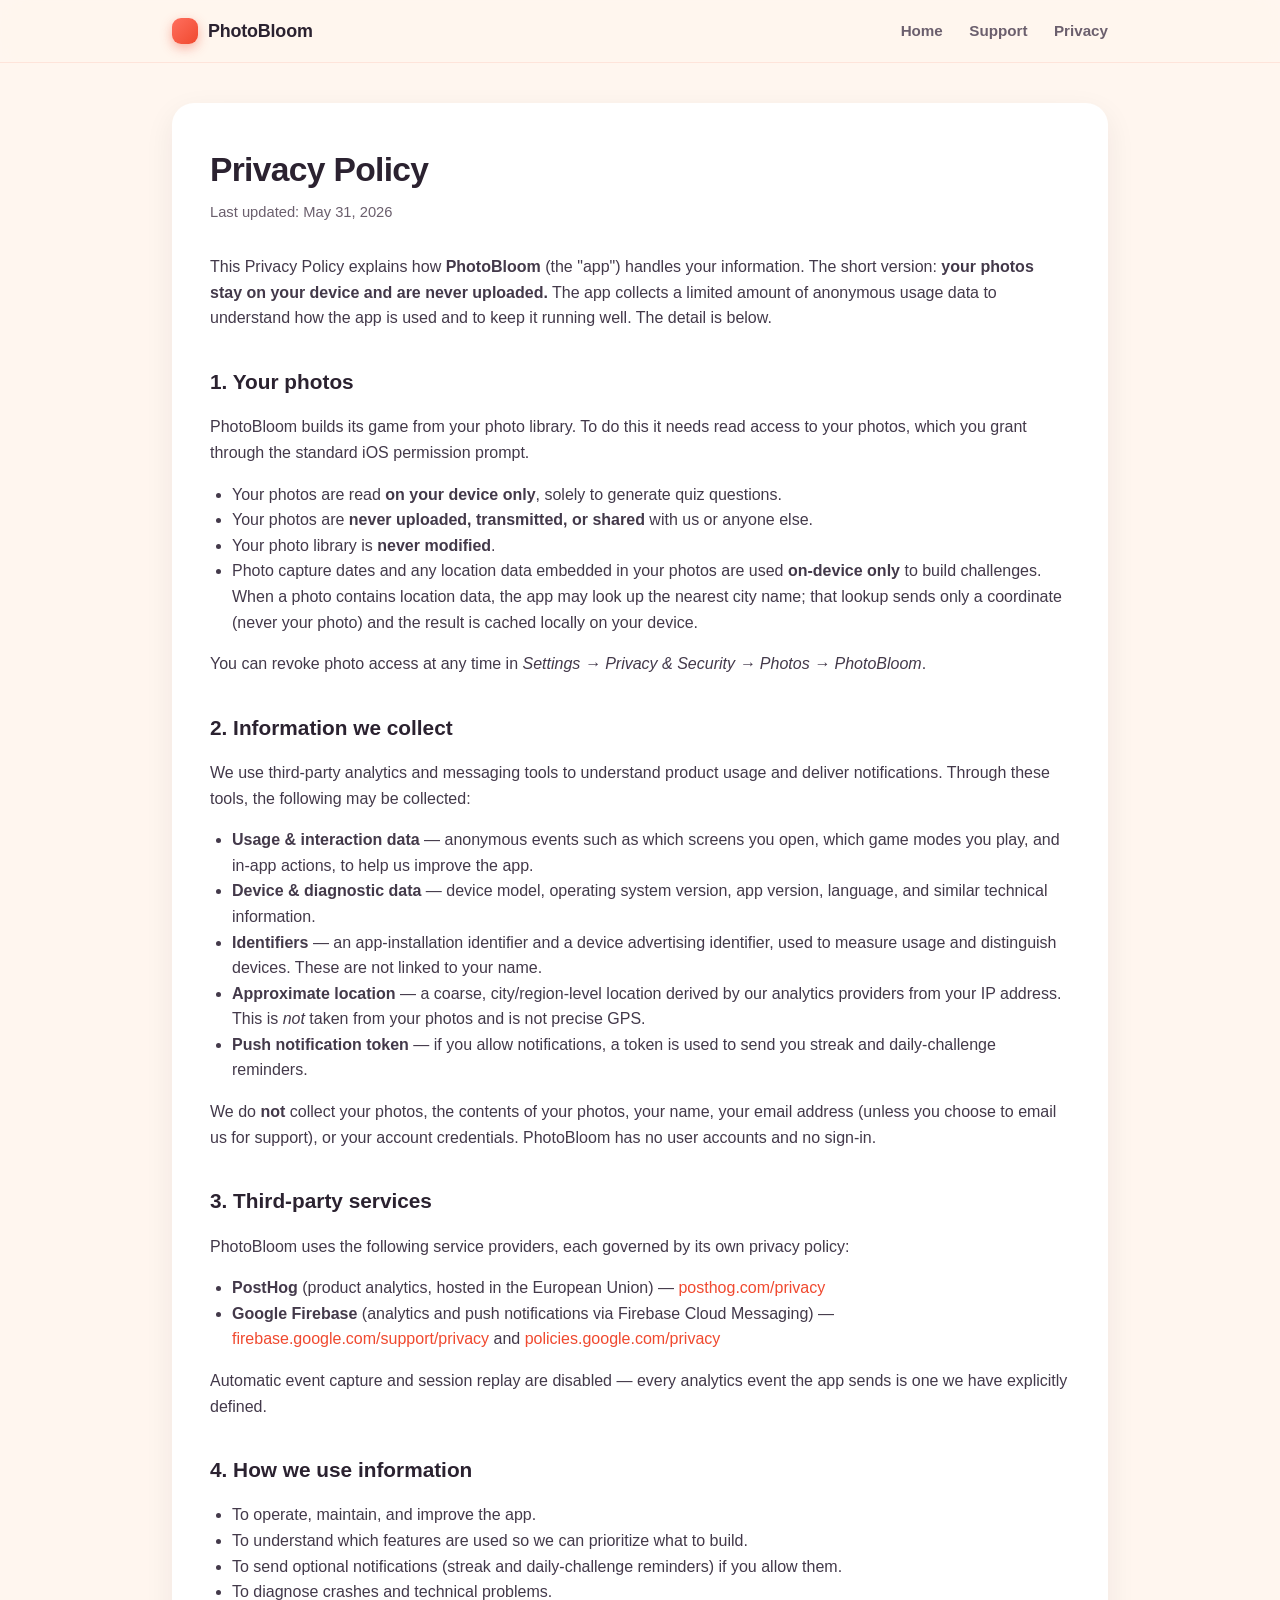
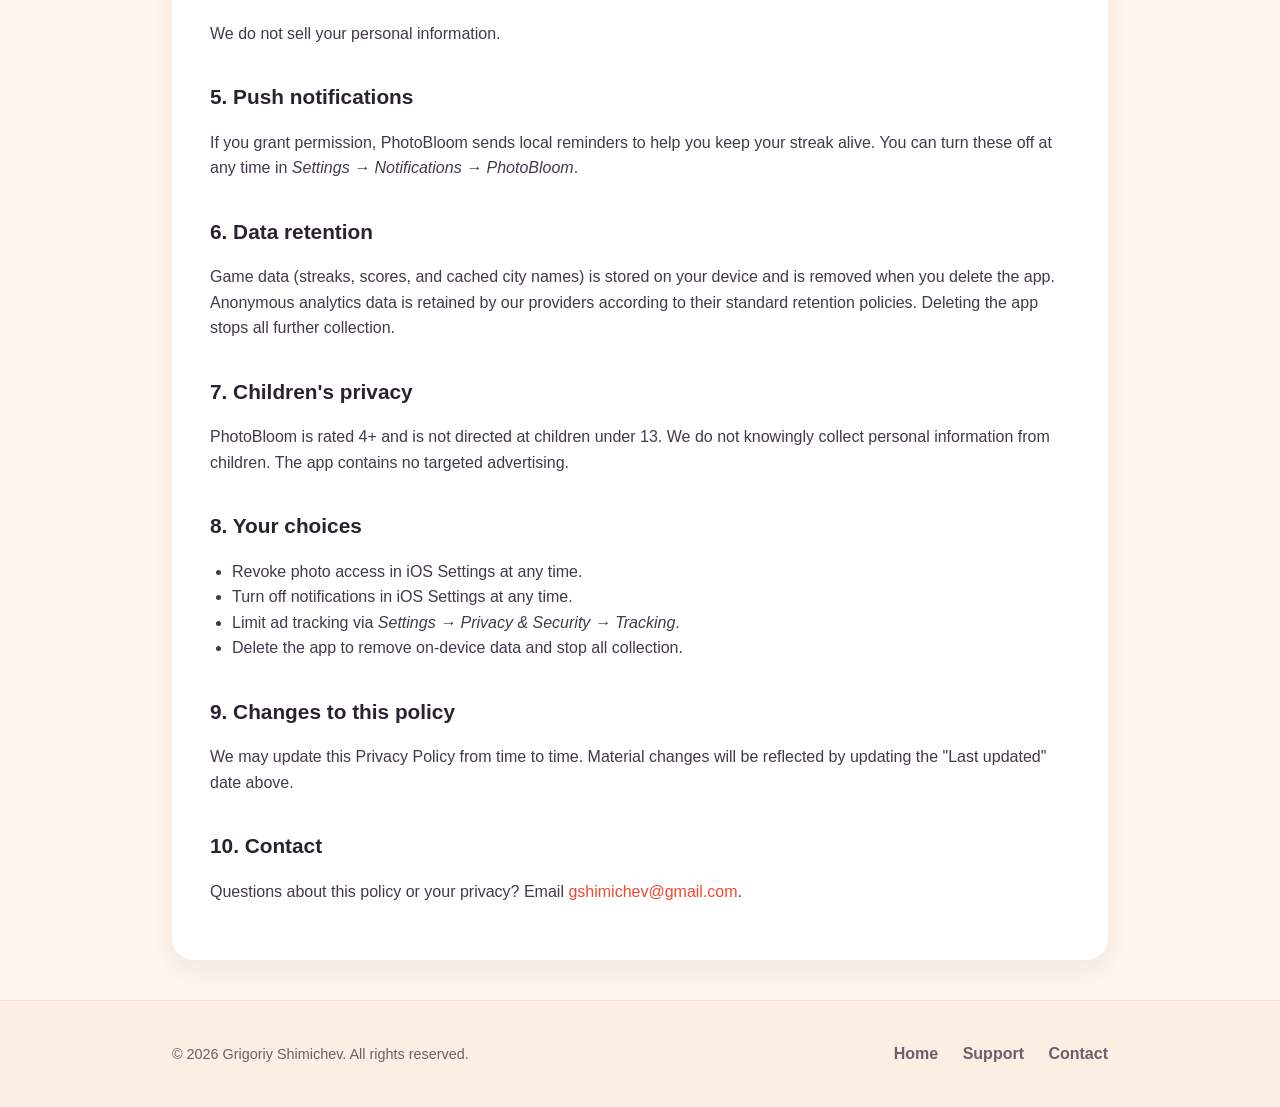
==== privacy.html @ 3adc89f5 "PhotoBloom website: landing, support, privacy" ====
<!DOCTYPE html>
<html lang="en">
<head>
  <meta charset="UTF-8" />
  <meta name="viewport" content="width=device-width, initial-scale=1.0" />
  <title>PhotoBloom — Privacy Policy</title>
  <meta name="description" content="PhotoBloom's privacy policy. Your photos stay on your device and are never uploaded." />
  <link rel="stylesheet" href="assets/style.css" />
</head>
<body>
  <header class="nav">
    <div class="wrap">
      <div class="brand"><a href="index.html" style="color:inherit;text-decoration:none;display:flex;align-items:center;gap:10px;"><span class="dot"></span> PhotoBloom</a></div>
      <nav>
        <a href="index.html">Home</a>
        <a href="support.html">Support</a>
        <a href="privacy.html">Privacy</a>
      </nav>
    </div>
  </header>

  <div class="wrap">
    <div class="doc">
      <h1>Privacy Policy</h1>
      <p class="meta">Last updated: May 31, 2026</p>

      <p>This Privacy Policy explains how <strong>PhotoBloom</strong> (the "app") handles your information. The short version: <strong>your photos stay on your device and are never uploaded.</strong> The app collects a limited amount of anonymous usage data to understand how the app is used and to keep it running well. The detail is below.</p>

      <h2>1. Your photos</h2>
      <p>PhotoBloom builds its game from your photo library. To do this it needs read access to your photos, which you grant through the standard iOS permission prompt.</p>
      <ul>
        <li>Your photos are read <strong>on your device only</strong>, solely to generate quiz questions.</li>
        <li>Your photos are <strong>never uploaded, transmitted, or shared</strong> with us or anyone else.</li>
        <li>Your photo library is <strong>never modified</strong>.</li>
        <li>Photo capture dates and any location data embedded in your photos are used <strong>on-device only</strong> to build challenges. When a photo contains location data, the app may look up the nearest city name; that lookup sends only a coordinate (never your photo) and the result is cached locally on your device.</li>
      </ul>
      <p>You can revoke photo access at any time in <em>Settings → Privacy &amp; Security → Photos → PhotoBloom</em>.</p>

      <h2>2. Information we collect</h2>
      <p>We use third-party analytics and messaging tools to understand product usage and deliver notifications. Through these tools, the following may be collected:</p>
      <ul>
        <li><strong>Usage &amp; interaction data</strong> — anonymous events such as which screens you open, which game modes you play, and in-app actions, to help us improve the app.</li>
        <li><strong>Device &amp; diagnostic data</strong> — device model, operating system version, app version, language, and similar technical information.</li>
        <li><strong>Identifiers</strong> — an app-installation identifier and a device advertising identifier, used to measure usage and distinguish devices. These are not linked to your name.</li>
        <li><strong>Approximate location</strong> — a coarse, city/region-level location derived by our analytics providers from your IP address. This is <em>not</em> taken from your photos and is not precise GPS.</li>
        <li><strong>Push notification token</strong> — if you allow notifications, a token is used to send you streak and daily-challenge reminders.</li>
      </ul>
      <p>We do <strong>not</strong> collect your photos, the contents of your photos, your name, your email address (unless you choose to email us for support), or your account credentials. PhotoBloom has no user accounts and no sign-in.</p>

      <h2>3. Third-party services</h2>
      <p>PhotoBloom uses the following service providers, each governed by its own privacy policy:</p>
      <ul>
        <li><strong>PostHog</strong> (product analytics, hosted in the European Union) — <a href="https://posthog.com/privacy" target="_blank" rel="noopener">posthog.com/privacy</a></li>
        <li><strong>Google Firebase</strong> (analytics and push notifications via Firebase Cloud Messaging) — <a href="https://firebase.google.com/support/privacy" target="_blank" rel="noopener">firebase.google.com/support/privacy</a> and <a href="https://policies.google.com/privacy" target="_blank" rel="noopener">policies.google.com/privacy</a></li>
      </ul>
      <p>Automatic event capture and session replay are disabled — every analytics event the app sends is one we have explicitly defined.</p>

      <h2>4. How we use information</h2>
      <ul>
        <li>To operate, maintain, and improve the app.</li>
        <li>To understand which features are used so we can prioritize what to build.</li>
        <li>To send optional notifications (streak and daily-challenge reminders) if you allow them.</li>
        <li>To diagnose crashes and technical problems.</li>
      </ul>
      <p>We do not sell your personal information.</p>

      <h2>5. Push notifications</h2>
      <p>If you grant permission, PhotoBloom sends local reminders to help you keep your streak alive. You can turn these off at any time in <em>Settings → Notifications → PhotoBloom</em>.</p>

      <h2>6. Data retention</h2>
      <p>Game data (streaks, scores, and cached city names) is stored on your device and is removed when you delete the app. Anonymous analytics data is retained by our providers according to their standard retention policies. Deleting the app stops all further collection.</p>

      <h2>7. Children's privacy</h2>
      <p>PhotoBloom is rated 4+ and is not directed at children under 13. We do not knowingly collect personal information from children. The app contains no targeted advertising.</p>

      <h2>8. Your choices</h2>
      <ul>
        <li>Revoke photo access in iOS Settings at any time.</li>
        <li>Turn off notifications in iOS Settings at any time.</li>
        <li>Limit ad tracking via <em>Settings → Privacy &amp; Security → Tracking</em>.</li>
        <li>Delete the app to remove on-device data and stop all collection.</li>
      </ul>

      <h2>9. Changes to this policy</h2>
      <p>We may update this Privacy Policy from time to time. Material changes will be reflected by updating the "Last updated" date above.</p>

      <h2>10. Contact</h2>
      <p>Questions about this policy or your privacy? Email <a href="mailto:gshimichev@gmail.com?subject=PhotoBloom%20Privacy">gshimichev@gmail.com</a>.</p>
    </div>
  </div>

  <footer>
    <div class="wrap">
      <div class="copy">© 2026 Grigoriy Shimichev. All rights reserved.</div>
      <div class="links">
        <a href="index.html">Home</a>
        <a href="support.html">Support</a>
        <a href="mailto:gshimichev@gmail.com">Contact</a>
      </div>
    </div>
  </footer>
</body>
</html>
---- assets/style.css ----
:root {
  --peach: #ffd9c0;
  --coral: #ff6f5e;
  --coral-deep: #f0492f;
  --ink: #2b2230;
  --ink-soft: #6b5f6d;
  --card: #ffffff;
  --bg: #fff6ef;
  --radius: 22px;
  --shadow: 0 18px 50px rgba(240, 73, 47, 0.18);
}

* { box-sizing: border-box; }

html { scroll-behavior: smooth; }

body {
  margin: 0;
  font-family: -apple-system, BlinkMacSystemFont, "SF Pro Text", "Segoe UI", Roboto, Helvetica, Arial, sans-serif;
  color: var(--ink);
  background: var(--bg);
  line-height: 1.6;
  -webkit-font-smoothing: antialiased;
}

a { color: var(--coral-deep); text-decoration: none; }
a:hover { text-decoration: underline; }

.wrap { max-width: 980px; margin: 0 auto; padding: 0 22px; }

/* ---------- Top nav ---------- */
.nav {
  position: sticky; top: 0; z-index: 10;
  background: rgba(255, 246, 239, 0.86);
  backdrop-filter: saturate(180%) blur(14px);
  border-bottom: 1px solid rgba(240, 73, 47, 0.10);
}
.nav .wrap { display: flex; align-items: center; justify-content: space-between; height: 62px; }
.brand { display: flex; align-items: center; gap: 10px; font-weight: 800; font-size: 1.12rem; letter-spacing: -0.01em; }
.brand .dot { width: 26px; height: 26px; border-radius: 9px; background: linear-gradient(135deg, var(--coral), var(--coral-deep)); display: inline-block; box-shadow: 0 4px 12px rgba(240,73,47,0.4); }
.nav nav a { color: var(--ink-soft); font-weight: 600; margin-left: 22px; font-size: 0.95rem; }
.nav nav a:hover { color: var(--coral-deep); text-decoration: none; }

/* ---------- Hero ---------- */
.hero {
  background: linear-gradient(160deg, var(--peach) 0%, #ffb59c 55%, var(--coral) 130%);
  padding: 70px 0 80px;
  text-align: center;
}
.hero h1 { font-size: clamp(2.4rem, 6vw, 3.6rem); margin: 0 0 12px; letter-spacing: -0.03em; font-weight: 850; }
.hero .tag { font-size: clamp(1.1rem, 3vw, 1.5rem); font-weight: 700; margin: 0 0 10px; color: var(--coral-deep); }
.hero p.sub { max-width: 560px; margin: 0 auto 26px; font-size: 1.08rem; color: #5b3a32; }
.badge {
  display: inline-flex; align-items: center; gap: 8px;
  background: var(--ink); color: #fff; font-weight: 700;
  padding: 13px 24px; border-radius: 14px; font-size: 1rem;
  box-shadow: 0 10px 26px rgba(43,34,48,0.32);
}
.badge.soft { background: rgba(255,255,255,0.55); color: var(--ink); box-shadow: none; }
.hero-shots { display: flex; justify-content: center; gap: 18px; margin-top: 48px; flex-wrap: wrap; }
.hero-shots img { width: 210px; max-width: 42vw; border-radius: 26px; box-shadow: var(--shadow); }
.hero-shots img:nth-child(2) { margin-top: -22px; }

/* ---------- Sections ---------- */
section { padding: 64px 0; }
section h2 { font-size: clamp(1.6rem, 4vw, 2.2rem); text-align: center; margin: 0 0 8px; letter-spacing: -0.02em; }
section .lead { text-align: center; color: var(--ink-soft); max-width: 600px; margin: 0 auto 42px; }

.cards { display: grid; grid-template-columns: repeat(3, 1fr); gap: 20px; }
.card {
  background: var(--card); border-radius: var(--radius); padding: 26px 22px;
  box-shadow: 0 10px 30px rgba(43,34,48,0.07);
  border: 1px solid rgba(240,73,47,0.06);
}
.card .ico { font-size: 2rem; margin-bottom: 10px; }
.card h3 { margin: 0 0 6px; font-size: 1.18rem; }
.card p { margin: 0; color: var(--ink-soft); font-size: 0.97rem; }

.feature-row { display: flex; align-items: center; gap: 48px; padding: 30px 0; }
.feature-row.rev { flex-direction: row-reverse; }
.feature-row img { width: 250px; max-width: 40vw; border-radius: 26px; box-shadow: var(--shadow); }
.feature-row .txt { flex: 1; }
.feature-row h3 { font-size: 1.5rem; margin: 0 0 10px; letter-spacing: -0.01em; }
.feature-row p { color: var(--ink-soft); margin: 0; font-size: 1.05rem; }

.privacy-band { background: var(--ink); color: #fff; border-radius: var(--radius); padding: 48px 36px; text-align: center; }
.privacy-band h2 { color: #fff; }
.privacy-band p { color: #d9cfe0; max-width: 620px; margin: 0 auto; font-size: 1.08rem; }
.privacy-band .lock { font-size: 2.6rem; margin-bottom: 8px; }

/* ---------- Support / Legal pages ---------- */
.doc { background: var(--card); border-radius: var(--radius); padding: 40px 38px; box-shadow: 0 10px 30px rgba(43,34,48,0.07); margin: 40px 0; }
.doc h1 { font-size: 2.1rem; letter-spacing: -0.02em; margin: 0 0 4px; }
.doc .meta { color: var(--ink-soft); font-size: 0.92rem; margin: 0 0 30px; }
.doc h2 { font-size: 1.3rem; margin: 34px 0 8px; }
.doc h3 { font-size: 1.08rem; margin: 24px 0 4px; }
.doc p, .doc li { color: #43394a; }
.doc ul { padding-left: 22px; }
.contact-box {
  background: linear-gradient(135deg, var(--peach), #ffc4ac);
  border-radius: 18px; padding: 24px 26px; margin: 8px 0 30px;
  display: flex; align-items: center; gap: 16px; flex-wrap: wrap;
}
.contact-box .em { font-size: 1.9rem; }
.contact-box a { font-weight: 800; font-size: 1.15rem; }

/* ---------- Footer ---------- */
footer { background: #fdeee4; padding: 40px 0; margin-top: 40px; border-top: 1px solid rgba(240,73,47,0.10); }
footer .wrap { display: flex; justify-content: space-between; align-items: center; flex-wrap: wrap; gap: 14px; }
footer .links a { margin-left: 20px; color: var(--ink-soft); font-weight: 600; }
footer .copy { color: var(--ink-soft); font-size: 0.9rem; }

@media (max-width: 720px) {
  .cards { grid-template-columns: 1fr; }
  .feature-row, .feature-row.rev { flex-direction: column; text-align: center; gap: 22px; }
  .nav nav a { margin-left: 14px; }
  footer .wrap { flex-direction: column; text-align: center; }
  footer .links a { margin: 0 10px; }
}
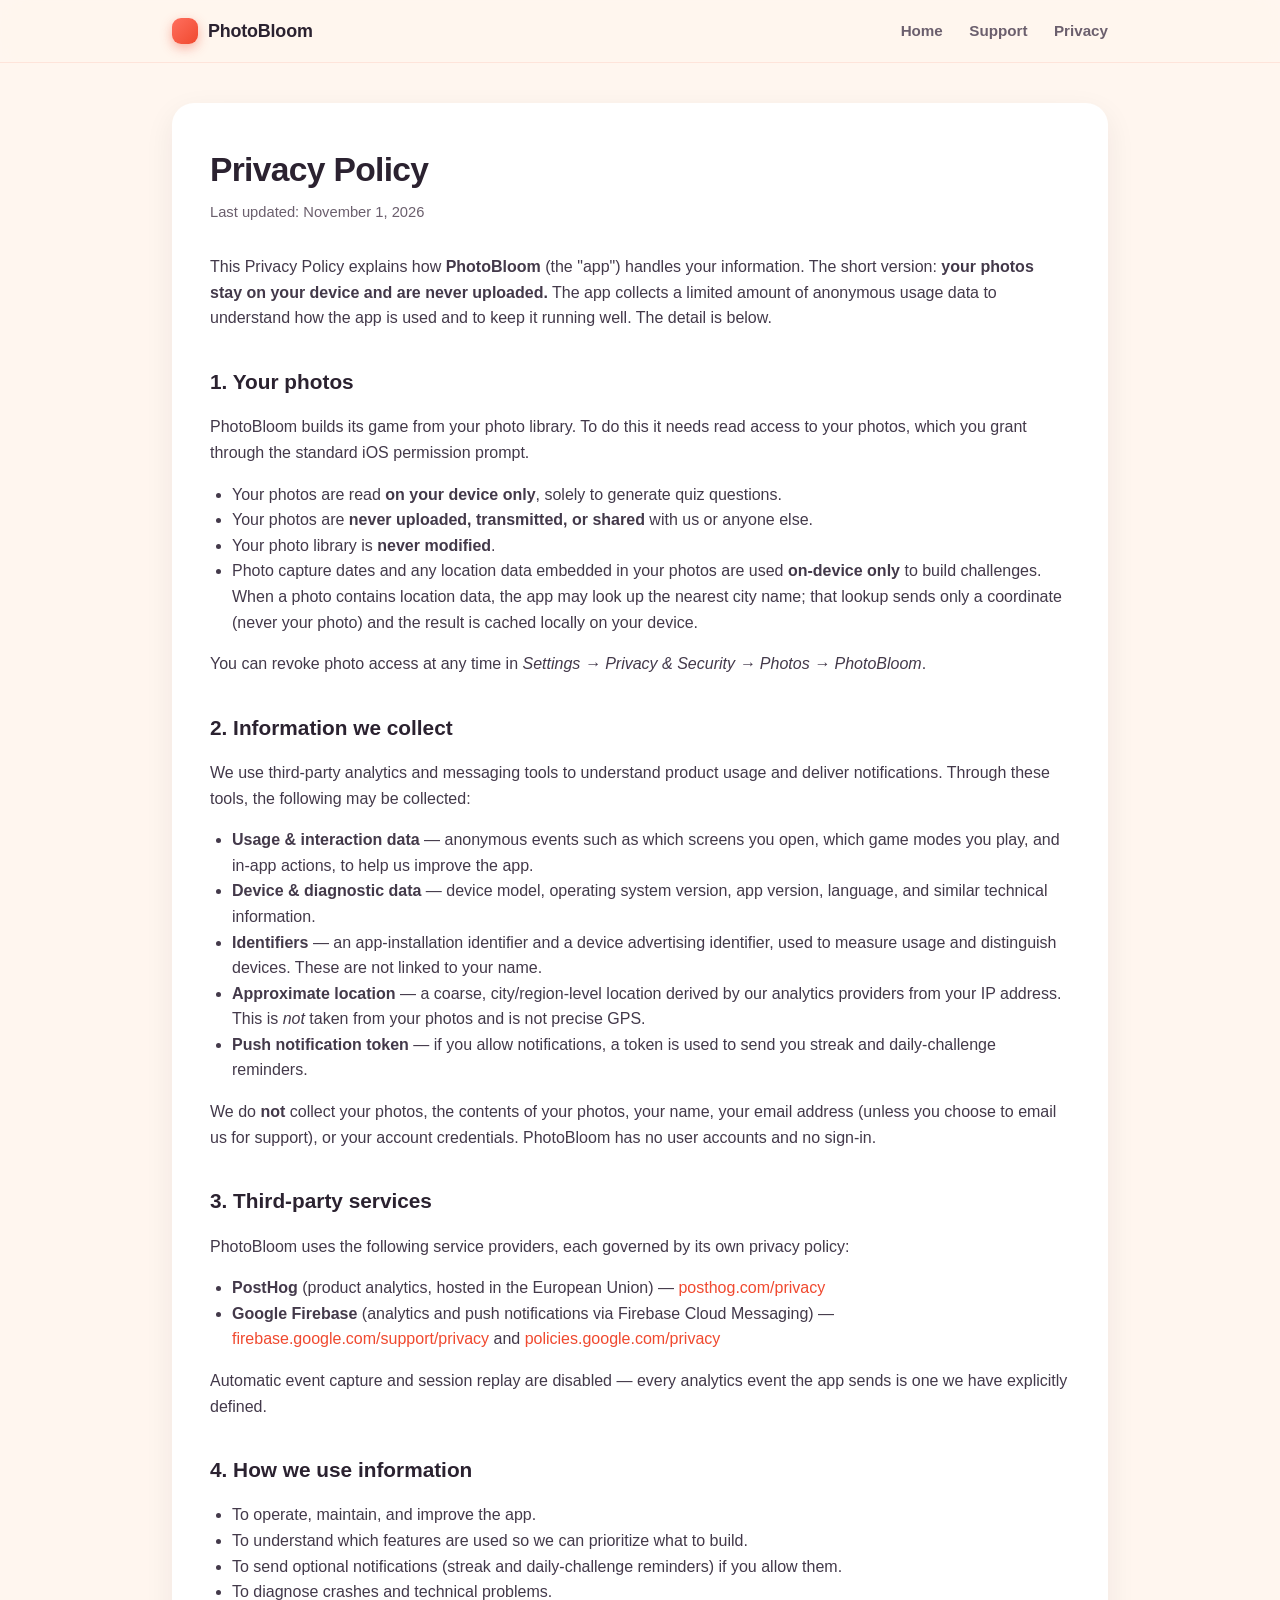
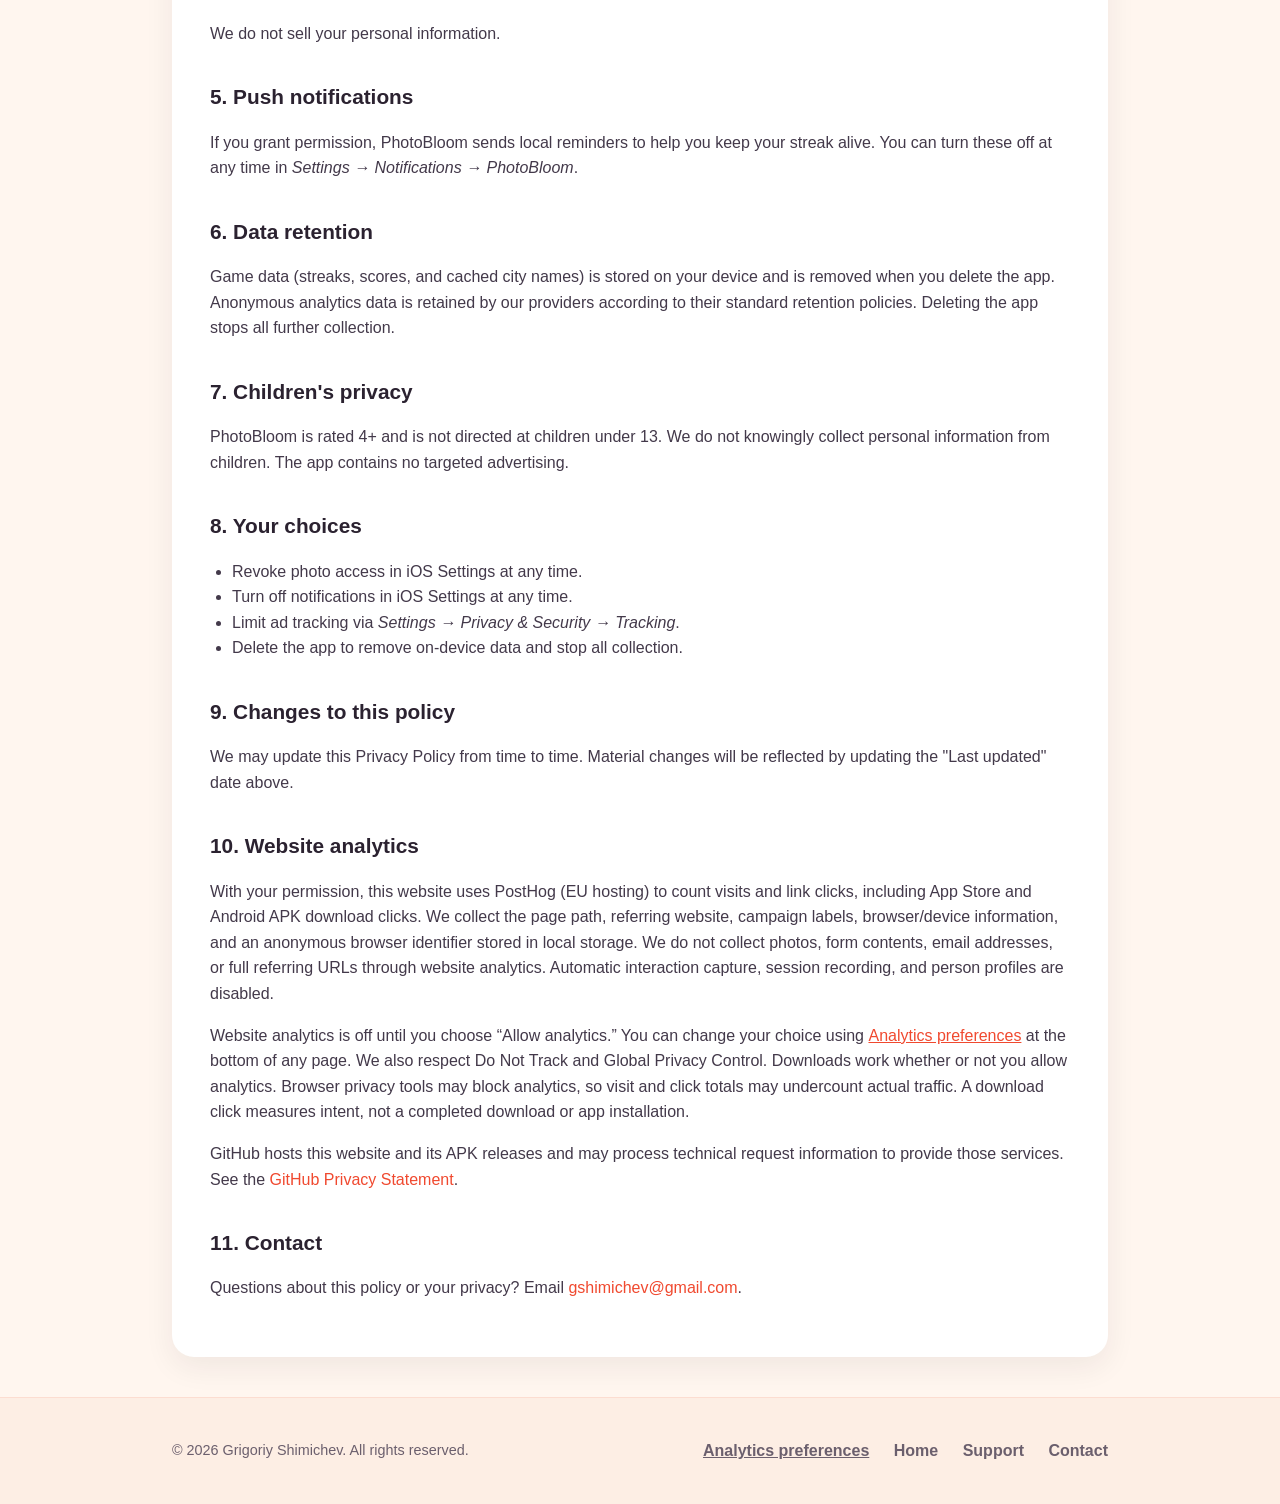
==== commit f42d4aeb: "Add App Store and signed Android downloads with website analytics" ====
--- a/privacy.html
+++ b/privacy.html
@@ -6,6 +6,8 @@
   <title>PhotoBloom — Privacy Policy</title>
   <meta name="description" content="PhotoBloom's privacy policy. Your photos stay on your device and are never uploaded." />
   <link rel="stylesheet" href="assets/style.css" />
+  <script src="assets/analytics-config.js" defer></script>
+  <script src="assets/analytics.js" defer></script>
 </head>
 <body>
   <header class="nav">
@@ -22,7 +24,7 @@
   <div class="wrap">
     <div class="doc">
       <h1>Privacy Policy</h1>
-      <p class="meta">Last updated: May 31, 2026</p>
+      <p class="meta">Last updated: November 1, 2026</p>
 
       <p>This Privacy Policy explains how <strong>PhotoBloom</strong> (the "app") handles your information. The short version: <strong>your photos stay on your device and are never uploaded.</strong> The app collects a limited amount of anonymous usage data to understand how the app is used and to keep it running well. The detail is below.</p>
 
@@ -84,7 +86,12 @@
       <h2>9. Changes to this policy</h2>
       <p>We may update this Privacy Policy from time to time. Material changes will be reflected by updating the "Last updated" date above.</p>
 
-      <h2>10. Contact</h2>
+      <h2 id="website-analytics">10. Website analytics</h2>
+      <p>With your permission, this website uses PostHog (EU hosting) to count visits and link clicks, including App Store and Android APK download clicks. We collect the page path, referring website, campaign labels, browser/device information, and an anonymous browser identifier stored in local storage. We do not collect photos, form contents, email addresses, or full referring URLs through website analytics. Automatic interaction capture, session recording, and person profiles are disabled.</p>
+      <p>Website analytics is off until you choose “Allow analytics.” You can change your choice using <button type="button" class="link-button" data-analytics-preferences>Analytics preferences</button> at the bottom of any page. We also respect Do Not Track and Global Privacy Control. Downloads work whether or not you allow analytics. Browser privacy tools may block analytics, so visit and click totals may undercount actual traffic. A download click measures intent, not a completed download or app installation.</p>
+      <p>GitHub hosts this website and its APK releases and may process technical request information to provide those services. See the <a href="https://docs.github.com/en/site-policy/privacy-policies/github-general-privacy-statement" target="_blank" rel="noopener">GitHub Privacy Statement</a>.</p>
+
+      <h2>11. Contact</h2>
       <p>Questions about this policy or your privacy? Email <a href="mailto:gshimichev@gmail.com?subject=PhotoBloom%20Privacy">gshimichev@gmail.com</a>.</p>
     </div>
   </div>
@@ -93,6 +100,7 @@
     <div class="wrap">
       <div class="copy">© 2026 Grigoriy Shimichev. All rights reserved.</div>
       <div class="links">
+        <button type="button" class="link-button" data-analytics-preferences>Analytics preferences</button>
         <a href="index.html">Home</a>
         <a href="support.html">Support</a>
         <a href="mailto:gshimichev@gmail.com">Contact</a>
--- a/assets/style.css
+++ b/assets/style.css
@@ -57,9 +57,39 @@
   box-shadow: 0 10px 26px rgba(43,34,48,0.32);
 }
 .badge.soft { background: rgba(255,255,255,0.55); color: var(--ink); box-shadow: none; }
-.hero-shots { display: flex; justify-content: center; gap: 18px; margin-top: 48px; flex-wrap: wrap; }
-.hero-shots img { width: 210px; max-width: 42vw; border-radius: 26px; box-shadow: var(--shadow); }
-.hero-shots img:nth-child(2) { margin-top: -22px; }
+
+/* ---------- Store / CTA buttons ---------- */
+.cta-row { display: flex; gap: 14px; justify-content: center; flex-wrap: wrap; }
+.btn {
+  display: inline-flex; align-items: center; gap: 11px;
+  padding: 12px 22px; border-radius: 14px; text-decoration: none;
+  transition: transform .12s ease, box-shadow .12s ease;
+}
+.btn:hover { text-decoration: none; transform: translateY(-2px); }
+.btn .ico { display: inline-flex; }
+.btn .lbl { display: flex; flex-direction: column; line-height: 1.08; text-align: left; font-weight: 800; font-size: 1.18rem; }
+.btn .lbl small { font-size: .72rem; font-weight: 600; letter-spacing: .015em; opacity: .85; }
+.btn-ios { background: var(--ink); color: #fff; box-shadow: 0 10px 26px rgba(43,34,48,0.32); }
+.btn-ios:hover { box-shadow: 0 14px 32px rgba(43,34,48,0.40); }
+.btn-android { background: #fff; color: var(--ink); box-shadow: 0 10px 26px rgba(240,73,47,0.20); }
+.btn-android:hover { box-shadow: 0 14px 32px rgba(240,73,47,0.30); }
+
+/* ---------- Download band ---------- */
+.download-band { background: linear-gradient(135deg, var(--peach), #ffc4ac); border-radius: var(--radius); padding: 48px 36px; text-align: center; }
+.download-band .em { font-size: 2.6rem; margin-bottom: 6px; }
+.download-band h2 { margin: 0 0 8px; }
+.download-band p { color: #5b3a32; max-width: 540px; margin: 0 auto 24px; font-size: 1.08rem; }
+.download-band .btn { margin: 0 auto; }
+.hero-shots {
+  display: flex; justify-content: center; align-items: flex-start;
+  gap: clamp(14px, 2vw, 32px);
+  margin: 54px auto 0;
+  max-width: 1380px;
+  padding: 0 22px;
+  flex-wrap: wrap;
+}
+.hero-shots img { width: clamp(240px, 31vw, 430px); border-radius: 30px; box-shadow: var(--shadow); }
+.hero-shots img:nth-child(2) { margin-top: -28px; }
 
 /* ---------- Sections ---------- */
 section { padding: 64px 0; }
@@ -76,9 +106,9 @@
 .card h3 { margin: 0 0 6px; font-size: 1.18rem; }
 .card p { margin: 0; color: var(--ink-soft); font-size: 0.97rem; }
 
-.feature-row { display: flex; align-items: center; gap: 48px; padding: 30px 0; }
+.feature-row { display: flex; align-items: center; gap: clamp(32px, 5vw, 64px); padding: 38px 0; }
 .feature-row.rev { flex-direction: row-reverse; }
-.feature-row img { width: 250px; max-width: 40vw; border-radius: 26px; box-shadow: var(--shadow); }
+.feature-row img { width: clamp(260px, 30vw, 400px); border-radius: 30px; box-shadow: var(--shadow); }
 .feature-row .txt { flex: 1; }
 .feature-row h3 { font-size: 1.5rem; margin: 0 0 10px; letter-spacing: -0.01em; }
 .feature-row p { color: var(--ink-soft); margin: 0; font-size: 1.05rem; }
@@ -117,3 +147,30 @@
   footer .wrap { flex-direction: column; text-align: center; }
   footer .links a { margin: 0 10px; }
 }
+
+/* Downloads and analytics choices */
+section[id], h3[id] { scroll-margin-top: 90px; }
+.download-band p.install-note { margin: 22px auto 0; font-size: .9rem; max-width: 620px; }
+.link-button { border: 0; padding: 0; background: none; color: var(--coral-deep); font: inherit; text-decoration: underline; cursor: pointer; }
+footer .link-button { color: var(--ink-soft); font-weight: 600; }
+a:focus-visible, button:focus-visible { outline: 3px solid var(--coral-deep); outline-offset: 5px; }
+.analytics-choice { position: fixed; bottom: 16px; left: 16px; right: 16px; z-index: 30; max-width: 740px; margin: auto; padding: 20px 24px; background: var(--card); color: var(--ink); border: 1px solid var(--peach); border-radius: 18px; box-shadow: 0 8px 40px #2b223030; }
+.analytics-choice[hidden] { display: none; }
+.analytics-choice p { margin: 0 0 14px; font-size: .92rem; }
+.analytics-choice .actions { display: flex; align-items: center; flex-wrap: wrap; gap: 16px; }
+.analytics-choice .allow { background: var(--ink); color: white; border: 0; padding: 10px 16px; border-radius: 10px; font: inherit; font-weight: 600; cursor: pointer; }
+@media (max-width: 500px) {
+  .nav .wrap { height: auto; min-height: 62px; flex-wrap: wrap; justify-content: center; gap: 10px; padding-top: 12px; padding-bottom: 12px; }
+  .nav nav { display: flex; justify-content: center; flex-wrap: wrap; gap: 10px 16px; }
+  .nav nav a { margin: 0; font-size: .85rem; }
+  .hero-shots img { width: min(100%, 340px); }
+  .hero-shots img:nth-child(2) { margin-top: 0; }
+  .feature-row img { max-width: 100%; }
+  .doc { padding: 28px 22px; }
+  .contact-box { padding: 18px; }
+  .contact-box a { font-size: 1rem; overflow-wrap: anywhere; }
+}
+@media (prefers-reduced-motion: reduce) {
+  html { scroll-behavior: auto; }
+  .btn { transition: none; }
+}
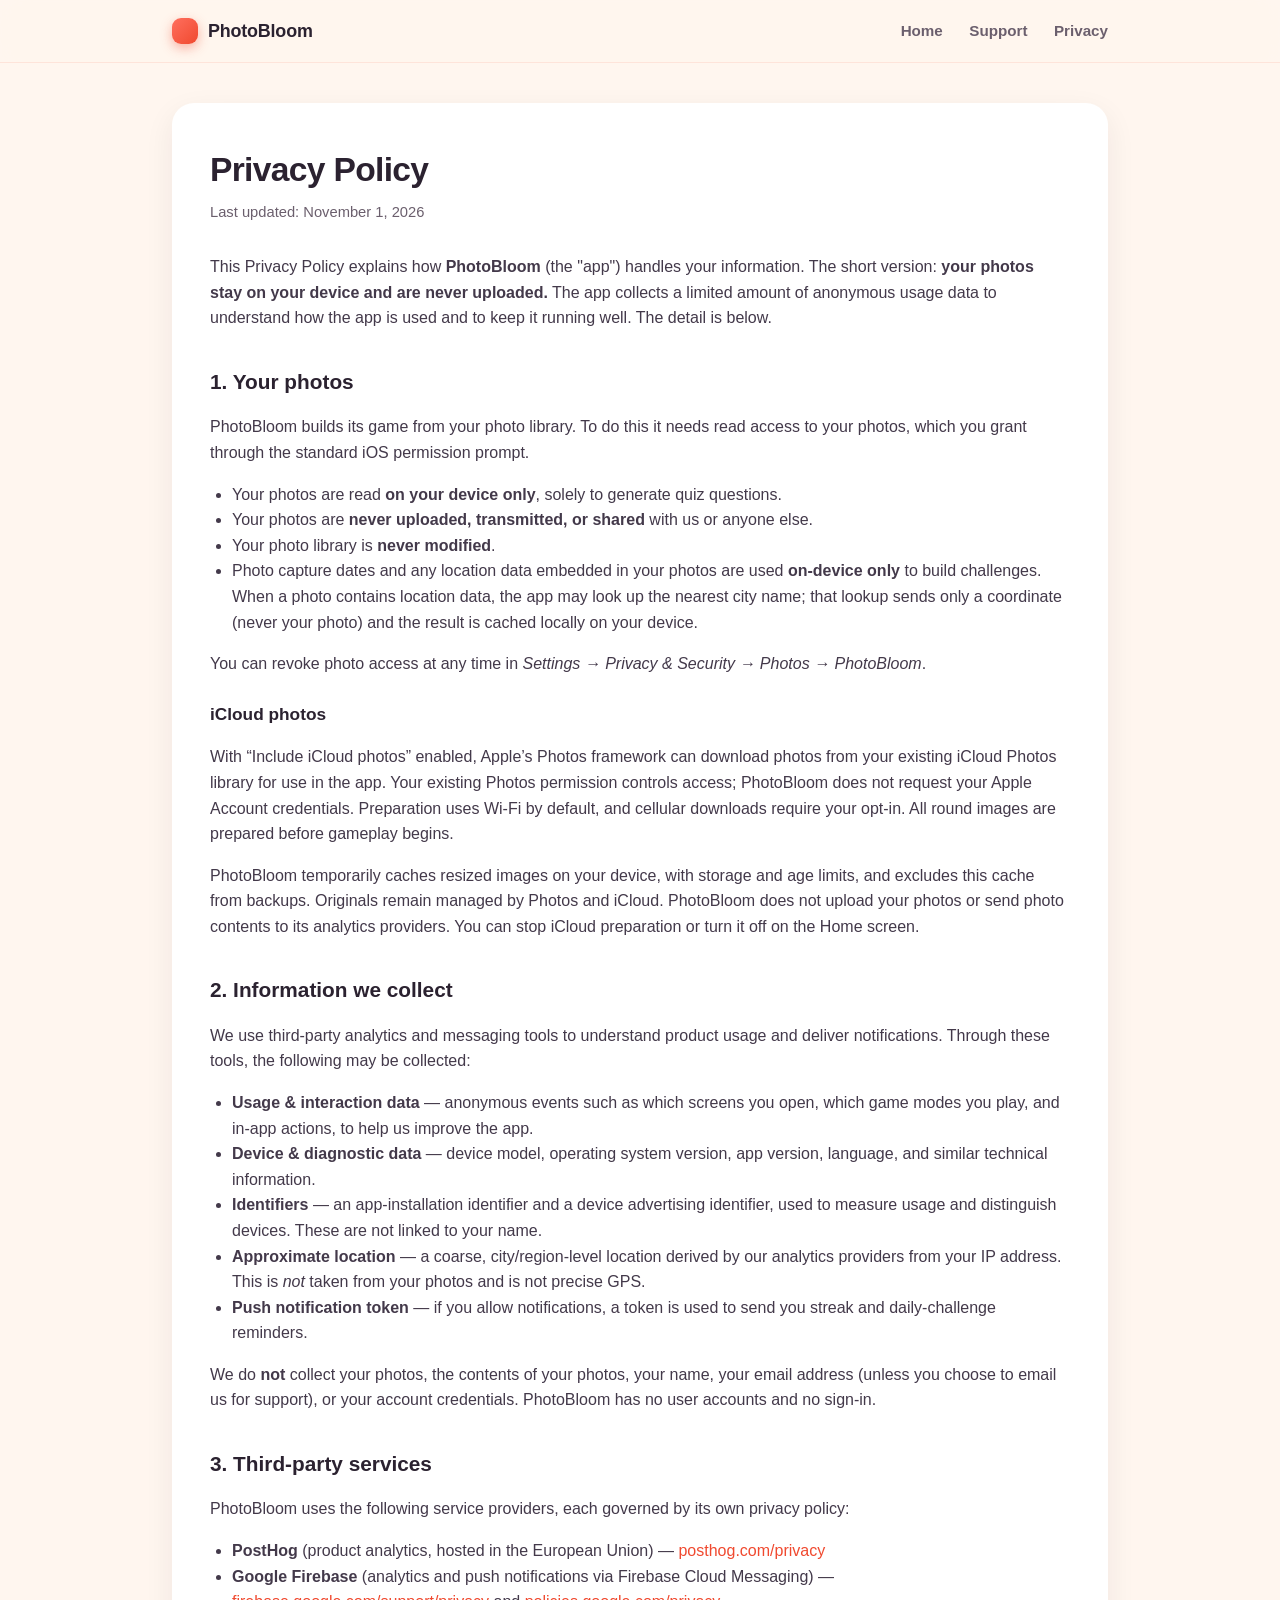
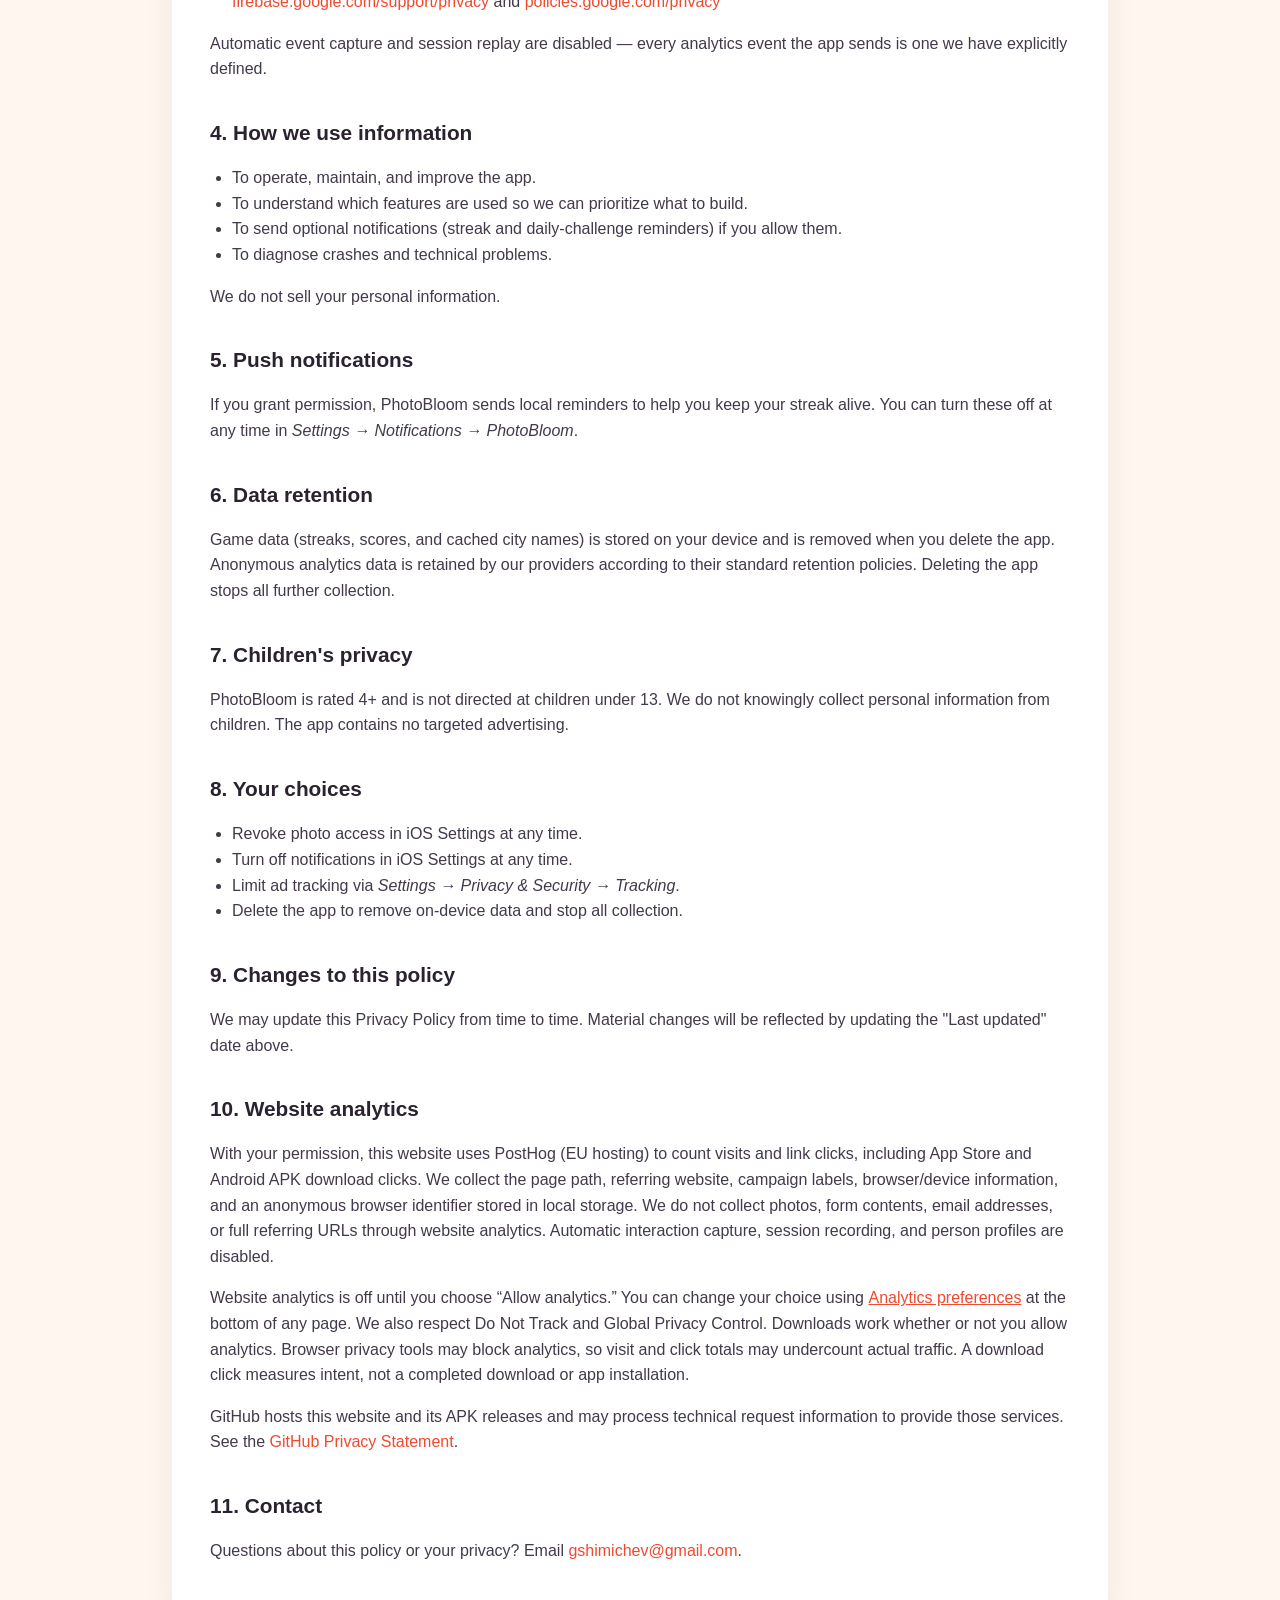
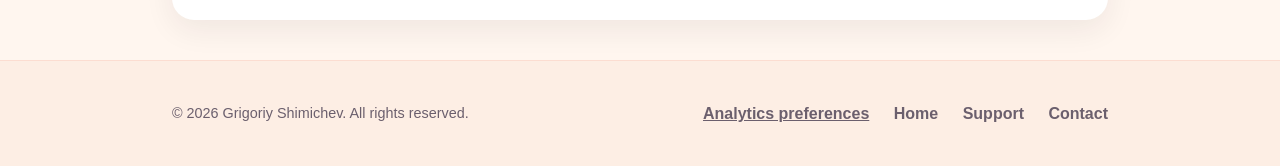
==== commit 570df341: "Explain native iCloud photo preparation in privacy policy" ====
--- a/privacy.html
+++ b/privacy.html
@@ -5,9 +5,9 @@
   <meta name="viewport" content="width=device-width, initial-scale=1.0" />
   <title>PhotoBloom — Privacy Policy</title>
   <meta name="description" content="PhotoBloom's privacy policy. Your photos stay on your device and are never uploaded." />
-  <link rel="stylesheet" href="assets/style.css" />
-  <script src="assets/analytics-config.js" defer></script>
-  <script src="assets/analytics.js" defer></script>
+  <link rel="stylesheet" href="assets/style.css?v=f4ea65e6b9" />
+  <script src="assets/analytics-config.js?v=23c7ad7ffa" defer></script>
+  <script src="assets/analytics.js?v=1dbd67a98e" defer></script>
 </head>
 <body>
   <header class="nav">
@@ -37,6 +37,10 @@
         <li>Photo capture dates and any location data embedded in your photos are used <strong>on-device only</strong> to build challenges. When a photo contains location data, the app may look up the nearest city name; that lookup sends only a coordinate (never your photo) and the result is cached locally on your device.</li>
       </ul>
       <p>You can revoke photo access at any time in <em>Settings → Privacy &amp; Security → Photos → PhotoBloom</em>.</p>
+
+      <h3>iCloud photos</h3>
+      <p>With “Include iCloud photos” enabled, Apple’s Photos framework can download photos from your existing iCloud Photos library for use in the app. Your existing Photos permission controls access; PhotoBloom does not request your Apple Account credentials. Preparation uses Wi-Fi by default, and cellular downloads require your opt-in. All round images are prepared before gameplay begins.</p>
+      <p>PhotoBloom temporarily caches resized images on your device, with storage and age limits, and excludes this cache from backups. Originals remain managed by Photos and iCloud. PhotoBloom does not upload your photos or send photo contents to its analytics providers. You can stop iCloud preparation or turn it off on the Home screen.</p>
 
       <h2>2. Information we collect</h2>
       <p>We use third-party analytics and messaging tools to understand product usage and deliver notifications. Through these tools, the following may be collected:</p>
